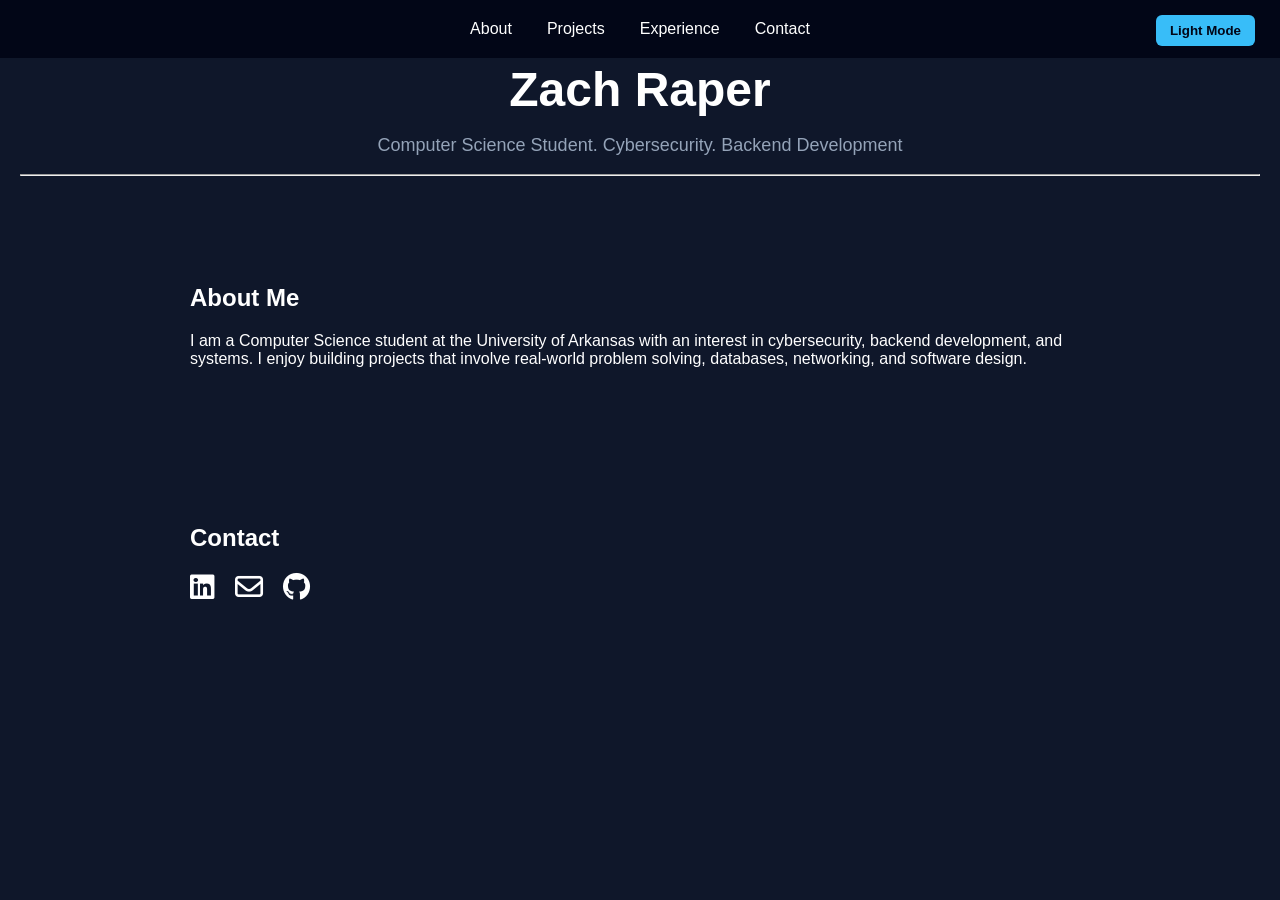
==== index.html @ fd5c5dc2 "added light/dark mode option" ====
<!DOCTYPE html>
<html lang="en">
    <head>
        <meta charset="UTF-8">
        <meta name="viewport" content="width=device-width, initial-scale=1.0">
        <title>Zach Raper | Portfolio</title>

        <link rel="stylesheet" href="style.css">
        <link rel="stylesheet" href="https://cdnjs.cloudflare.com/ajax/libs/font-awesome/6.5.1/css/all.min.css">
    </head>
    <body>

        <nav>
            <ul>
                <li><a href="https://raperzac05-crypto.github.io/portfolio/">About</a></li>
                <li><a href="https://raperzac05-crypto.github.io/portfolio/projects.html">Projects</a></li>
                <li><a href="https://raperzac05-crypto.github.io/portfolio/experience.html">Experience</a></li>
                <li><a href="https://raperzac05-crypto.github.io/portfolio/contact.html">Contact</a></li>
            </ul>

            <button id="theme-toggle" class="theme-toggle">Light Mode</button>
        </nav>

        <header class="hero fade-in">
            <h1>Zach Raper</h1>
            <p>Computer Science Student. Cybersecurity. Backend Development</p>
            <hr>
        </header>

    <section class="fade-in">
    <h2>About Me</h2>
    <p>
        I am a Computer Science student at the University of Arkansas with
            an interest in cybersecurity, backend development, and systems. I
            enjoy building projects that involve real-world problem solving,
            databases, networking, and software design.
    </p>
    </section>

    <section class="fade-in" id="contact">
        <h2>Contact</h2>

        <div class="contact-icons">
            <a href="https://www.linkedin.com/in/zachary-raper-7a3034391/" target="_blank">
                <i class="fa-brands fa-linkedin"></i>
            </a>

            <a href="mailto:raperzac05@gmail.com">
                <i class="fa-regular fa-envelope"></i>
            </a>

            <a href="https://github.com/raperzac05-crypto" target="_blank">
                <i class="fa-brands fa-github"></i>
            </a>
        </div>
    </section>
    <script src="script.js"></script>
    </body>
</html>
---- style.css ----
html {
    scroll-behavior: smooth;
}

body {
    font-family: Arial, sans-serif;
    margin: 0;
    background: #0f172a;
    color: white;
    padding-top: 10px;
}

nav {
    position: fixed;   
    top: 0;
    left: 0;
    width: 100%;
    background: #020617;
    text-align: center;
    padding: 20px 0;
    z-index: 1000;
}

nav h1 {
    margin: 0 0 15px 0;
    font-size: 36px;
}

nav ul {
    list-style: none;
    display: flex;
    justify-content: center;
    gap: 35px;
    margin: 0;
    padding: 0;
}

nav a {
    color: white;
    text-decoration: none;
}

nav a:hover {
    color: #38bdf8;
}

section {
    padding: 60px 20px;
    max-width: 900px;
    margin: auto;
}

.hero {
    text-align: center;
    padding: 20px 20px;
}

.hero h1 {
    font-size: 48px;
    margin-bottom: 10px;
}

.hero p {
    font-size: 18px;
    color: #94a3b8;
}

.fade-in {
    opacity: 0;
    transform: translateY(30px);
    transition: opacity 0.8s ease, transform 0.8s ease;
}

.fade-in.show {
    opacity: 1;
    transform: translateY(0);
}

.project-card {
    background: #1e293b;
    padding: 25px;
    margin-top: 20px;
    border-radius: 12px;
}

.project-card h3 {
    margin-top: 0;
}

.project-card a {
    color: #38bdf8;
    text-decoration: none;
    font-weight: bold;
}

.contact-section {
    max-width: 760px;
    margin: auto;
}

.contact-section h2 {
    font-size: 42px;
    font-weight: normal;
    margin-bottom: 45px;
}

.required-note {
    font-style: italic;
    font-size: 14px;
    margin-bottom: 20px;
}

.required-note span,
.form-group span {
    color: red;
}

.contact-form {
    width: 100%;
}

.form-row {
    display: flex;
    gap: 55px;
}

.form-group {
    display: flex;
    flex-direction: column;
    margin-bottom: 25px;
    flex: 1;
}

.form-group label {
    font-size: 26px;
    margin-bottom: 6px;
}

.form-group input,
.form-group textarea {
    background: #e0e0e0;
    border: none;
    padding: 12px;
    font-size: 18px;
}

.form-group input {
    height: 28px;
}

.form-group textarea {
    height: 125px;
    resize: none;
}

.full-width {
    max-width: 520px;
}

.contact-form button {
    margin-top: 20px;
    background: black;
    color: white;
    border: none;
    padding: 16px 38px;
    font-weight: bold;
    font-size: 15px;
    cursor: pointer;
}

.contact-form button:hover {
    background: #333;
}

.contact-icons {
    display: flex;
    gap: 20px;
    margin-top: 15px;
}

.contact-icons a {
    color: #ffffff;
    font-size: 28px;
    text-decoration: none;
}

.contact-icons a:hover {
    color: #38bdf8
}

.experience-card {
    background: #1e293b;
    padding: 28px;
    margin-top: 25px;
    border-radius: 12px;
}

.experience-header {
    display: flex;
    justify-content: space-between;
    gap: 20px;
    align-items: flex-start;
}

.experience-card h3 {
    margin: 0;
    font-size: 24px;
}

.role {
    color: #94a3b8;
    margin: 6px 0;
}

.date {
    color: #94a3b8;
    white-space: nowrap;
}

.location {
    margin-top: 5px;
    color: #cbd5e1;
}

.experience-card ul {
    margin-top: 18px;
    padding-left: 22px;
}

.experience-card li {
    margin-bottom: 10px;
    line-height: 1.5;
}

.theme-toggle {
    position: absolute;
    right: 25px;
    top: 15px;
    background: #38bdf8;
    color: #020617;
    border: none;
    padding: 8px 14px;
    border-radius: 6px;
    font-weight: bold;
    cursor: pointer;
}

body.light-mode {
    background: #f8fafc;
    color: #020617;
}

body.light-mode nav {
    background: #e2e8f0;
}

body.light-mode nav a {
    color: #020617;
}

body.light-mode .project-card,
body.light-mode .experience-card {
    background: #e2e8f0;
}

body.light-mode .hero p,
body.light-mode .role,
body.light-mode .date {
    color: #475569;
}
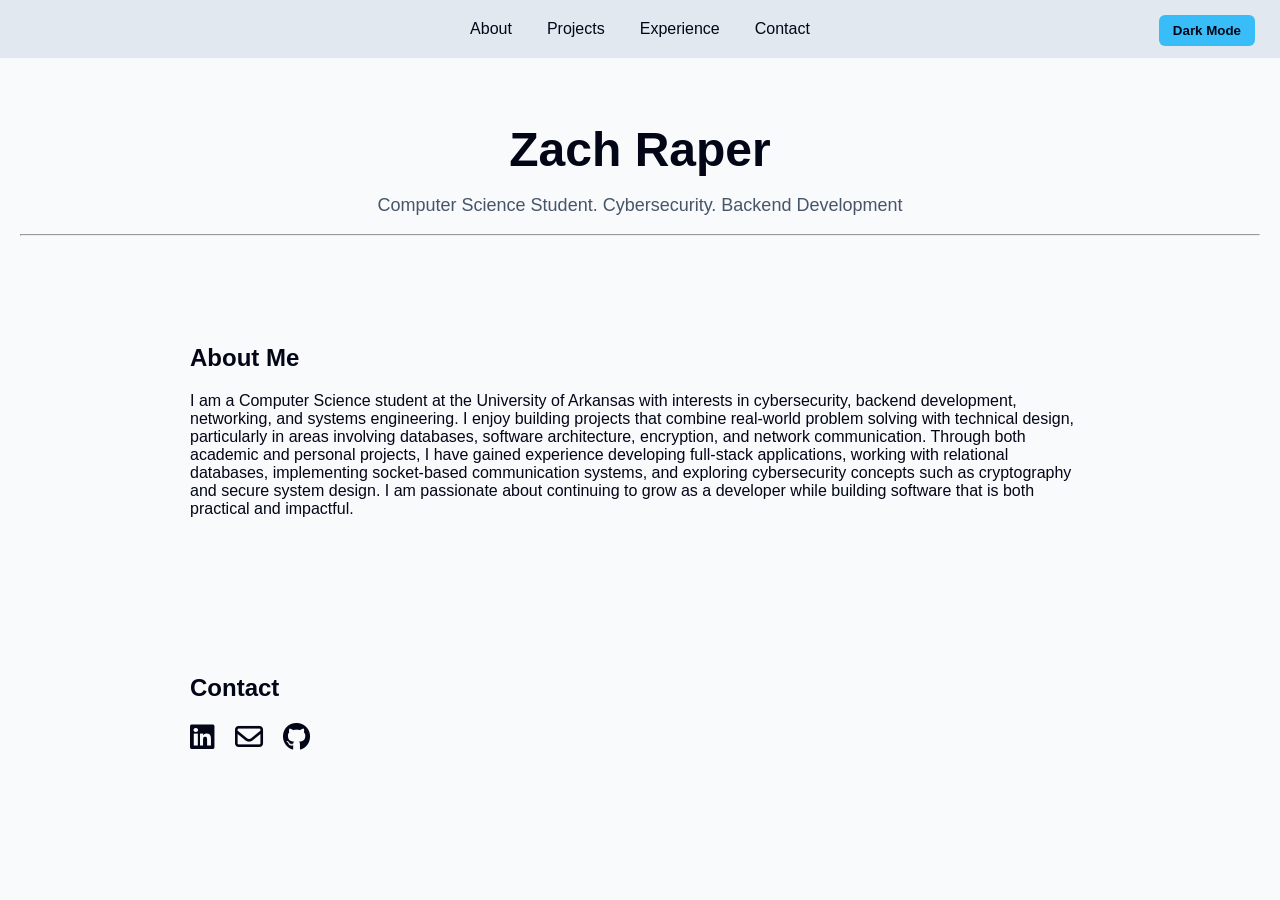
==== commit 5f3540d0: "updated 'About me' paragraph" ====
--- a/index.html
+++ b/index.html
@@ -30,10 +30,17 @@
     <section class="fade-in">
     <h2>About Me</h2>
     <p>
-        I am a Computer Science student at the University of Arkansas with
-            an interest in cybersecurity, backend development, and systems. I
-            enjoy building projects that involve real-world problem solving,
-            databases, networking, and software design.
+        I am a Computer Science student at the University of Arkansas with interests in
+        cybersecurity, backend development, networking, and systems engineering.
+        I enjoy building projects that combine real-world problem solving with technical
+        design, particularly in areas involving databases, software architecture,
+        encryption, and network communication.
+
+        Through both academic and personal projects, I have gained experience developing
+        full-stack applications, working with relational databases, implementing socket-based
+        communication systems, and exploring cybersecurity concepts such as cryptography
+        and secure system design. I am passionate about continuing to grow as a developer
+        while building software that is both practical and impactful.
     </p>
     </section>
 
--- a/style.css
+++ b/style.css
@@ -1,3 +1,4 @@
+/* ===== GLOBAL ===== */
 html {
     scroll-behavior: smooth;
 }
@@ -5,13 +6,14 @@
 body {
     font-family: Arial, sans-serif;
     margin: 0;
+    padding-top: 70px;
     background: #0f172a;
     color: white;
-    padding-top: 10px;
-}
-
+}
+
+/* ===== NAVBAR ===== */
 nav {
-    position: fixed;   
+    position: fixed;
     top: 0;
     left: 0;
     width: 100%;
@@ -21,11 +23,6 @@
     z-index: 1000;
 }
 
-nav h1 {
-    margin: 0 0 15px 0;
-    font-size: 36px;
-}
-
 nav ul {
     list-style: none;
     display: flex;
@@ -44,194 +41,7 @@
     color: #38bdf8;
 }
 
-section {
-    padding: 60px 20px;
-    max-width: 900px;
-    margin: auto;
-}
-
-.hero {
-    text-align: center;
-    padding: 20px 20px;
-}
-
-.hero h1 {
-    font-size: 48px;
-    margin-bottom: 10px;
-}
-
-.hero p {
-    font-size: 18px;
-    color: #94a3b8;
-}
-
-.fade-in {
-    opacity: 0;
-    transform: translateY(30px);
-    transition: opacity 0.8s ease, transform 0.8s ease;
-}
-
-.fade-in.show {
-    opacity: 1;
-    transform: translateY(0);
-}
-
-.project-card {
-    background: #1e293b;
-    padding: 25px;
-    margin-top: 20px;
-    border-radius: 12px;
-}
-
-.project-card h3 {
-    margin-top: 0;
-}
-
-.project-card a {
-    color: #38bdf8;
-    text-decoration: none;
-    font-weight: bold;
-}
-
-.contact-section {
-    max-width: 760px;
-    margin: auto;
-}
-
-.contact-section h2 {
-    font-size: 42px;
-    font-weight: normal;
-    margin-bottom: 45px;
-}
-
-.required-note {
-    font-style: italic;
-    font-size: 14px;
-    margin-bottom: 20px;
-}
-
-.required-note span,
-.form-group span {
-    color: red;
-}
-
-.contact-form {
-    width: 100%;
-}
-
-.form-row {
-    display: flex;
-    gap: 55px;
-}
-
-.form-group {
-    display: flex;
-    flex-direction: column;
-    margin-bottom: 25px;
-    flex: 1;
-}
-
-.form-group label {
-    font-size: 26px;
-    margin-bottom: 6px;
-}
-
-.form-group input,
-.form-group textarea {
-    background: #e0e0e0;
-    border: none;
-    padding: 12px;
-    font-size: 18px;
-}
-
-.form-group input {
-    height: 28px;
-}
-
-.form-group textarea {
-    height: 125px;
-    resize: none;
-}
-
-.full-width {
-    max-width: 520px;
-}
-
-.contact-form button {
-    margin-top: 20px;
-    background: black;
-    color: white;
-    border: none;
-    padding: 16px 38px;
-    font-weight: bold;
-    font-size: 15px;
-    cursor: pointer;
-}
-
-.contact-form button:hover {
-    background: #333;
-}
-
-.contact-icons {
-    display: flex;
-    gap: 20px;
-    margin-top: 15px;
-}
-
-.contact-icons a {
-    color: #ffffff;
-    font-size: 28px;
-    text-decoration: none;
-}
-
-.contact-icons a:hover {
-    color: #38bdf8
-}
-
-.experience-card {
-    background: #1e293b;
-    padding: 28px;
-    margin-top: 25px;
-    border-radius: 12px;
-}
-
-.experience-header {
-    display: flex;
-    justify-content: space-between;
-    gap: 20px;
-    align-items: flex-start;
-}
-
-.experience-card h3 {
-    margin: 0;
-    font-size: 24px;
-}
-
-.role {
-    color: #94a3b8;
-    margin: 6px 0;
-}
-
-.date {
-    color: #94a3b8;
-    white-space: nowrap;
-}
-
-.location {
-    margin-top: 5px;
-    color: #cbd5e1;
-}
-
-.experience-card ul {
-    margin-top: 18px;
-    padding-left: 22px;
-}
-
-.experience-card li {
-    margin-bottom: 10px;
-    line-height: 1.5;
-}
-
+/* ===== THEME TOGGLE ===== */
 .theme-toggle {
     position: absolute;
     right: 25px;
@@ -245,6 +55,196 @@
     cursor: pointer;
 }
 
+/* ===== HERO ===== */
+.hero {
+    text-align: center;
+    padding: 20px;
+}
+
+.hero h1 {
+    font-size: 48px;
+    margin-bottom: 10px;
+}
+
+.hero p {
+    font-size: 18px;
+    color: #94a3b8;
+}
+
+/* ===== SECTIONS ===== */
+section {
+    max-width: 900px;
+    margin: auto;
+    padding: 60px 20px;
+}
+
+/* ===== FADE ANIMATION ===== */
+.fade-in {
+    opacity: 0;
+    transform: translateY(30px);
+    transition: opacity 0.8s ease, transform 0.8s ease;
+}
+
+.fade-in.show {
+    opacity: 1;
+    transform: translateY(0);
+}
+
+/* ===== PROJECTS ===== */
+.project-card,
+.experience-card {
+    background: #1e293b;
+    padding: 28px;
+    margin-top: 25px;
+    border-radius: 12px;
+}
+
+.project-card h3,
+.experience-card h3 {
+    margin-top: 0;
+    font-size: 24px;
+}
+
+.project-card a {
+    color: #38bdf8;
+    text-decoration: none;
+    font-weight: bold;
+}
+
+/* ===== EXPERIENCE ===== */
+.experience-header {
+    display: flex;
+    justify-content: space-between;
+    gap: 20px;
+    align-items: flex-start;
+}
+
+.role,
+.date {
+    color: #94a3b8;
+}
+
+.role {
+    margin: 6px 0;
+}
+
+.date {
+    white-space: nowrap;
+}
+
+.location {
+    margin-top: 5px;
+    color: #cbd5e1;
+}
+
+.experience-card ul {
+    margin-top: 18px;
+    padding-left: 22px;
+}
+
+.experience-card li {
+    margin-bottom: 10px;
+    line-height: 1.5;
+}
+
+/* ===== CONTACT ICONS ===== */
+.contact-icons {
+    display: flex;
+    gap: 20px;
+    margin-top: 15px;
+}
+
+.contact-icons a {
+    color: white;
+    font-size: 28px;
+    transition: color 0.3s ease;
+}
+
+.contact-icons a:hover {
+    color: #38bdf8;
+}
+
+/* ===== CONTACT FORM ===== */
+.contact-section {
+    max-width: 760px;
+    margin: auto;
+}
+
+.contact-section h2 {
+    font-size: 42px;
+    font-weight: normal;
+    margin-bottom: 45px;
+}
+
+.required-note {
+    font-style: italic;
+    font-size: 14px;
+    margin-bottom: 20px;
+}
+
+.required-note span,
+.form-group span {
+    color: red;
+}
+
+.contact-form {
+    width: 100%;
+}
+
+.form-row {
+    display: flex;
+    gap: 55px;
+}
+
+.form-group {
+    display: flex;
+    flex-direction: column;
+    flex: 1;
+    margin-bottom: 25px;
+}
+
+.form-group label {
+    font-size: 26px;
+    margin-bottom: 6px;
+}
+
+.form-group input,
+.form-group textarea {
+    background: #e0e0e0;
+    border: none;
+    padding: 12px;
+    font-size: 18px;
+}
+
+.form-group input {
+    height: 28px;
+}
+
+.form-group textarea {
+    height: 125px;
+    resize: none;
+}
+
+.full-width {
+    max-width: 520px;
+}
+
+.contact-form button {
+    margin-top: 20px;
+    background: black;
+    color: white;
+    border: none;
+    padding: 16px 38px;
+    font-size: 15px;
+    font-weight: bold;
+    cursor: pointer;
+}
+
+.contact-form button:hover {
+    background: #333;
+}
+
+/* ===== LIGHT MODE ===== */
 body.light-mode {
     background: #f8fafc;
     color: #020617;
@@ -254,7 +254,8 @@
     background: #e2e8f0;
 }
 
-body.light-mode nav a {
+body.light-mode nav a,
+body.light-mode .contact-icons a {
     color: #020617;
 }
 
@@ -267,4 +268,12 @@
 body.light-mode .role,
 body.light-mode .date {
     color: #475569;
+}
+
+body.light-mode .location {
+    color: #334155;
+}
+
+body.light-mode .contact-icons a:hover {
+    color: #38bdf8;
 }
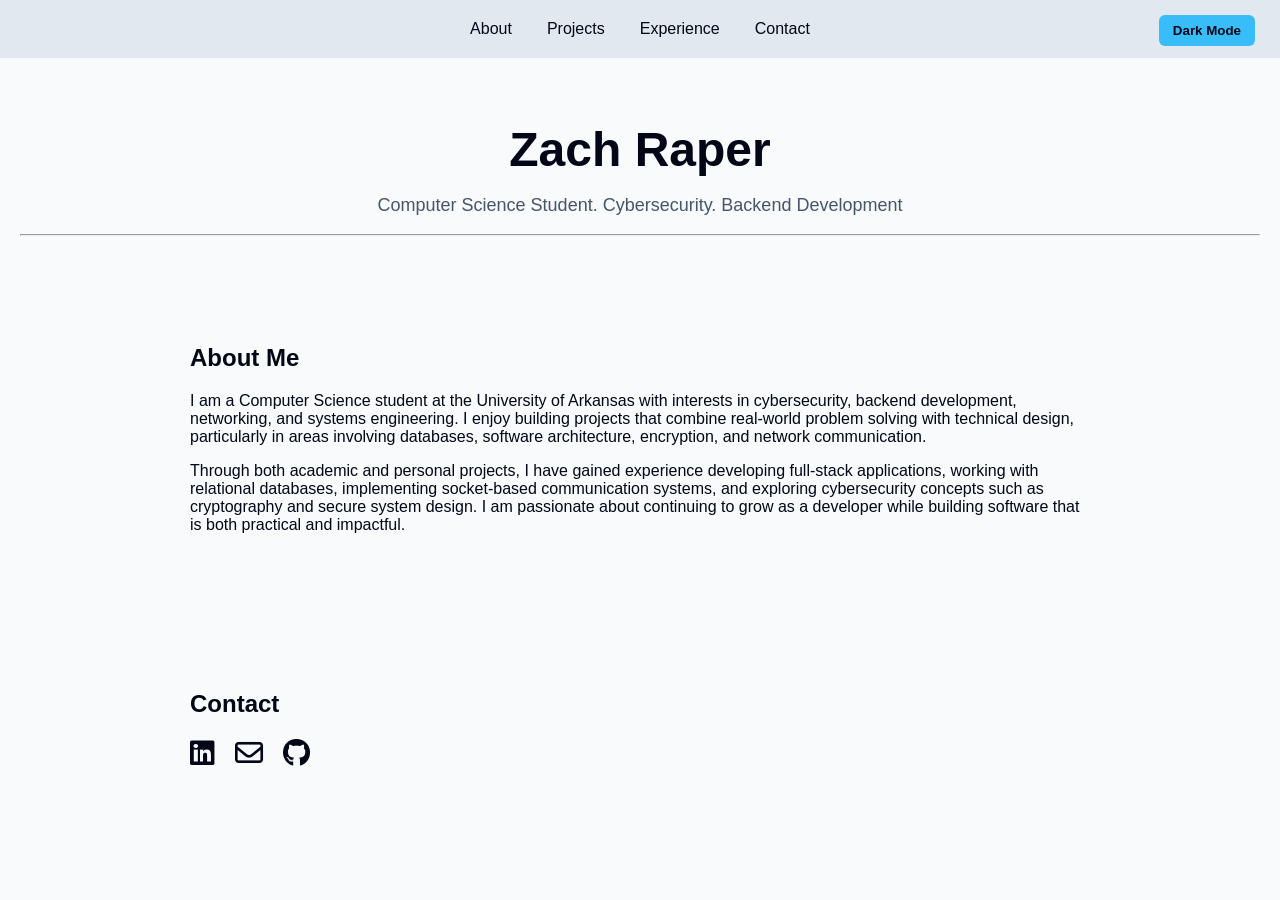
==== commit efb6363a: "Seperated into two paragraphs" ====
--- a/index.html
+++ b/index.html
@@ -35,7 +35,9 @@
         I enjoy building projects that combine real-world problem solving with technical
         design, particularly in areas involving databases, software architecture,
         encryption, and network communication.
+    </p>
 
+    <p>
         Through both academic and personal projects, I have gained experience developing
         full-stack applications, working with relational databases, implementing socket-based
         communication systems, and exploring cybersecurity concepts such as cryptography
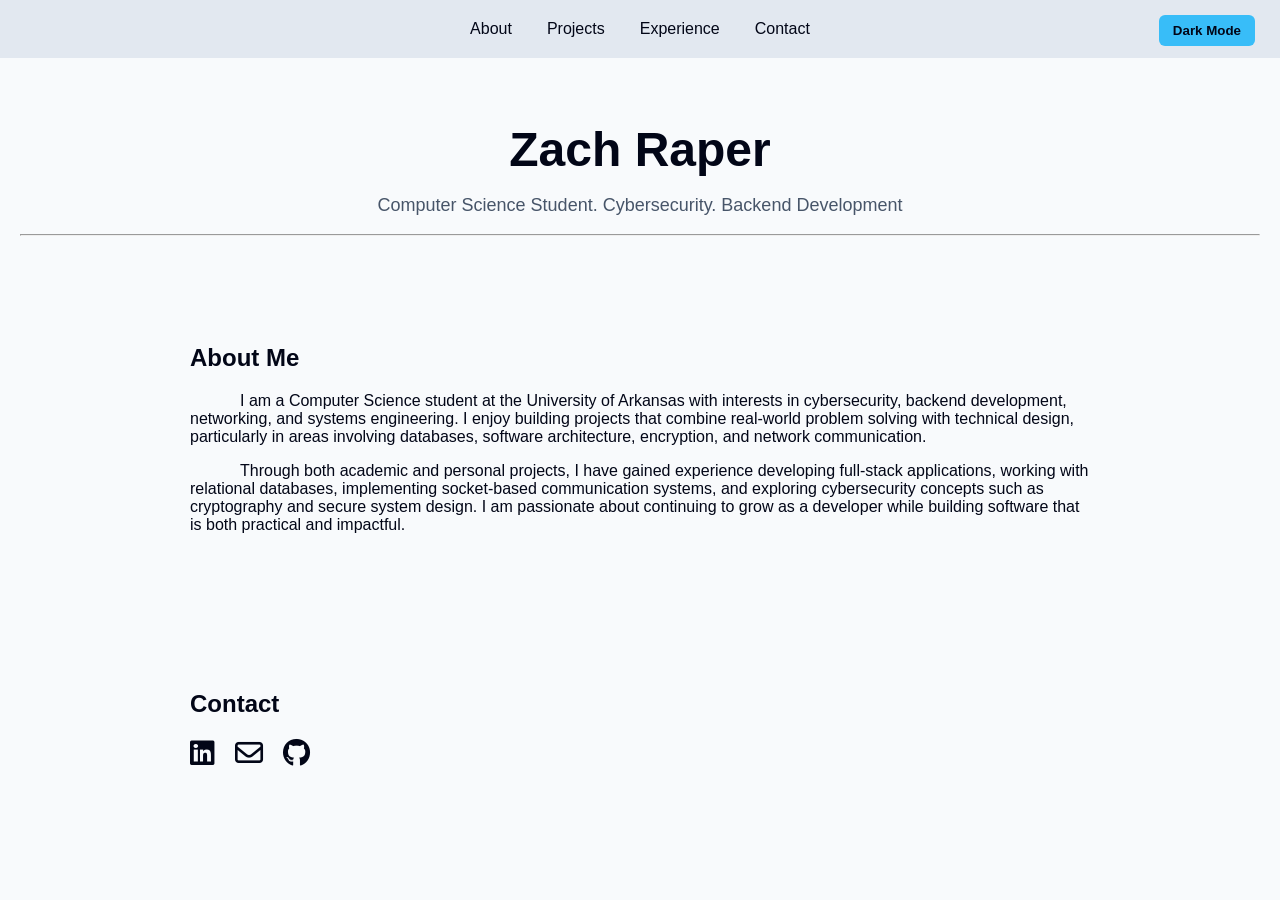
==== commit e2fd94fe: "added indentions" ====
--- a/index.html
+++ b/index.html
@@ -29,7 +29,7 @@
 
     <section class="fade-in">
     <h2>About Me</h2>
-    <p>
+    <p style="text-indent: 50px">
         I am a Computer Science student at the University of Arkansas with interests in
         cybersecurity, backend development, networking, and systems engineering.
         I enjoy building projects that combine real-world problem solving with technical
@@ -37,7 +37,7 @@
         encryption, and network communication.
     </p>
 
-    <p>
+    <p style="text-indent: 50px">
         Through both academic and personal projects, I have gained experience developing
         full-stack applications, working with relational databases, implementing socket-based
         communication systems, and exploring cybersecurity concepts such as cryptography
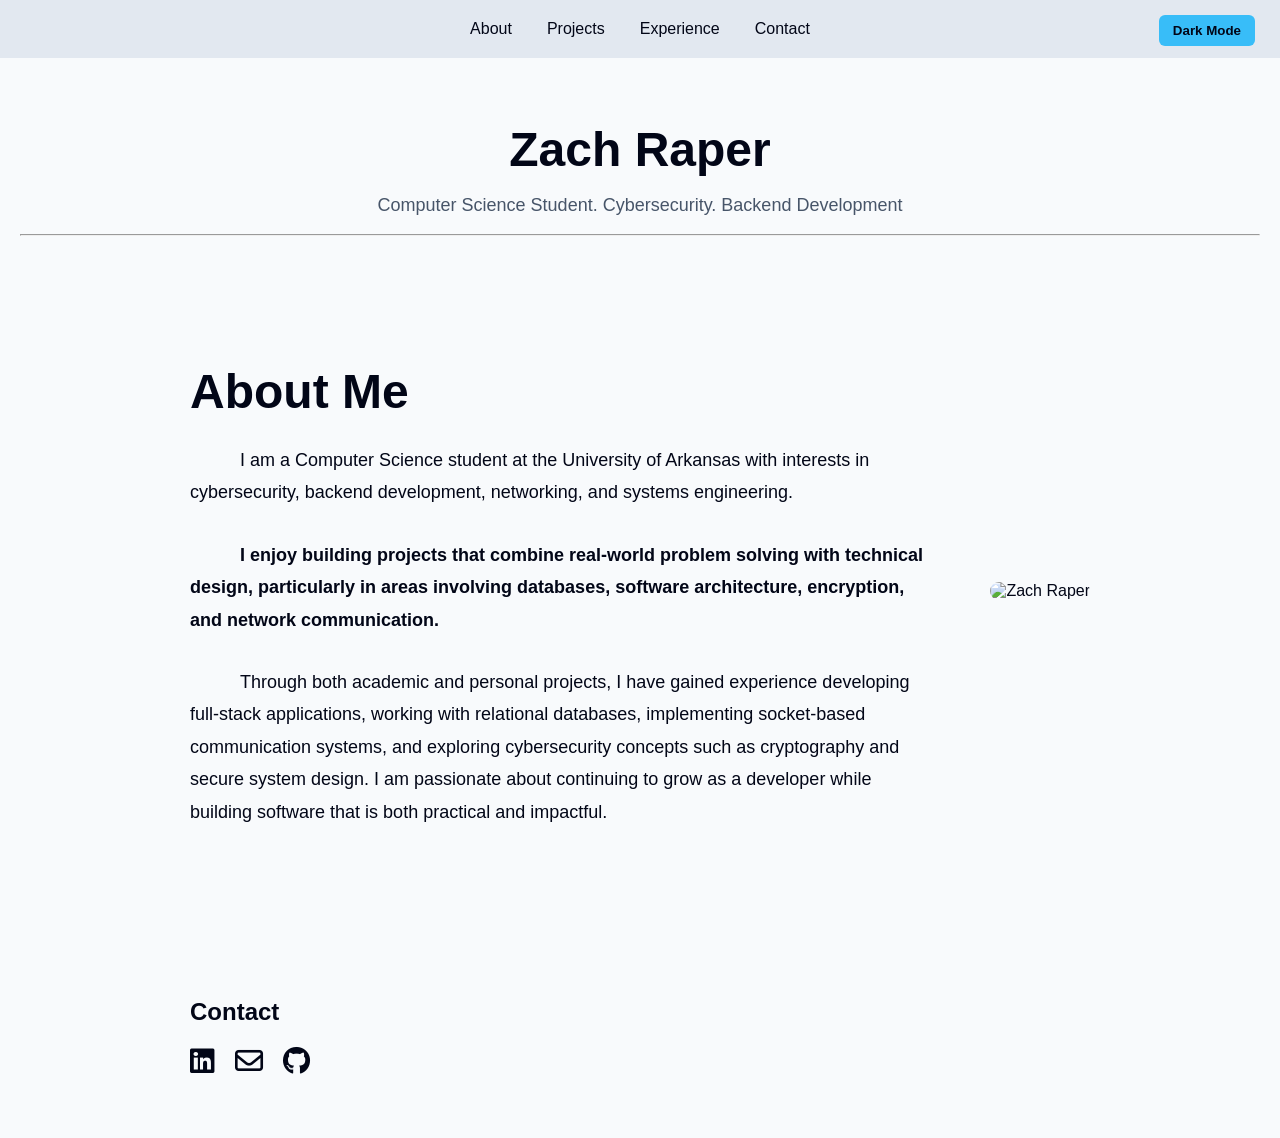
==== commit 5a3778b5: "added picture and new styling" ====
--- a/index.html
+++ b/index.html
@@ -28,22 +28,34 @@
         </header>
 
     <section class="fade-in">
-    <h2>About Me</h2>
-    <p style="text-indent: 50px">
-        I am a Computer Science student at the University of Arkansas with interests in
-        cybersecurity, backend development, networking, and systems engineering.
-        I enjoy building projects that combine real-world problem solving with technical
-        design, particularly in areas involving databases, software architecture,
-        encryption, and network communication.
-    </p>
+        <div class="about-container">
+            <div class="about-text">
+                <h2>About Me</h2>
+                <p style="text-indent: 50px">
+                    I am a Computer Science student at the University of Arkansas with interests in
+                    cybersecurity, backend development, networking, and systems engineering.
+                </p>
 
-    <p style="text-indent: 50px">
-        Through both academic and personal projects, I have gained experience developing
-        full-stack applications, working with relational databases, implementing socket-based
-        communication systems, and exploring cybersecurity concepts such as cryptography
-        and secure system design. I am passionate about continuing to grow as a developer
-        while building software that is both practical and impactful.
-    </p>
+                <p class="about-highlight" style="text-indent: 50px">
+                    I enjoy building projects that combine real-world problem solving with technical
+                    design, particularly in areas involving databases, software architecture,
+                    encryption, and network communication.
+                </p>
+
+                <p style="text-indent: 50px">
+                    Through both academic and personal projects, I have gained experience developing
+                    full-stack applications, working with relational databases, implementing socket-based
+                    communication systems, and exploring cybersecurity concepts such as cryptography
+                    and secure system design. I am passionate about continuing to grow as a developer
+                    while building software that is both practical and impactful.
+                </p>
+            </div>
+
+            <div class="about-image">
+                <img src="images/profile.jpeg" alt="Zach Raper">
+            </div>
+
+        </div>
     </section>
 
     <section class="fade-in" id="contact">
--- a/style.css
+++ b/style.css
@@ -39,6 +39,42 @@
 
 nav a:hover {
     color: #38bdf8;
+}
+
+/* ===== ABOUT ===== */
+
+.about-container {
+    display: flex;
+    align-items: center;
+    justify-content: space-between;
+    gap: 60px;
+}
+
+.about-text {
+    flex: 1;
+}
+
+.about-text h2 {
+    font-size: 48px;
+    margin-bottom: 25px;
+}
+
+.about-text p {
+    font-size: 18px;
+    line-height: 1.8;
+    margin-bottom: 30px;
+}
+
+.about-highlight {
+    font-size: 28px;
+    font-weight: bold;
+    line-height: 1.5;
+}
+
+.about-image img {
+    width: 350px;
+    border-radius: 12px;
+    object-fit: cover;
 }
 
 /* ===== THEME TOGGLE ===== */
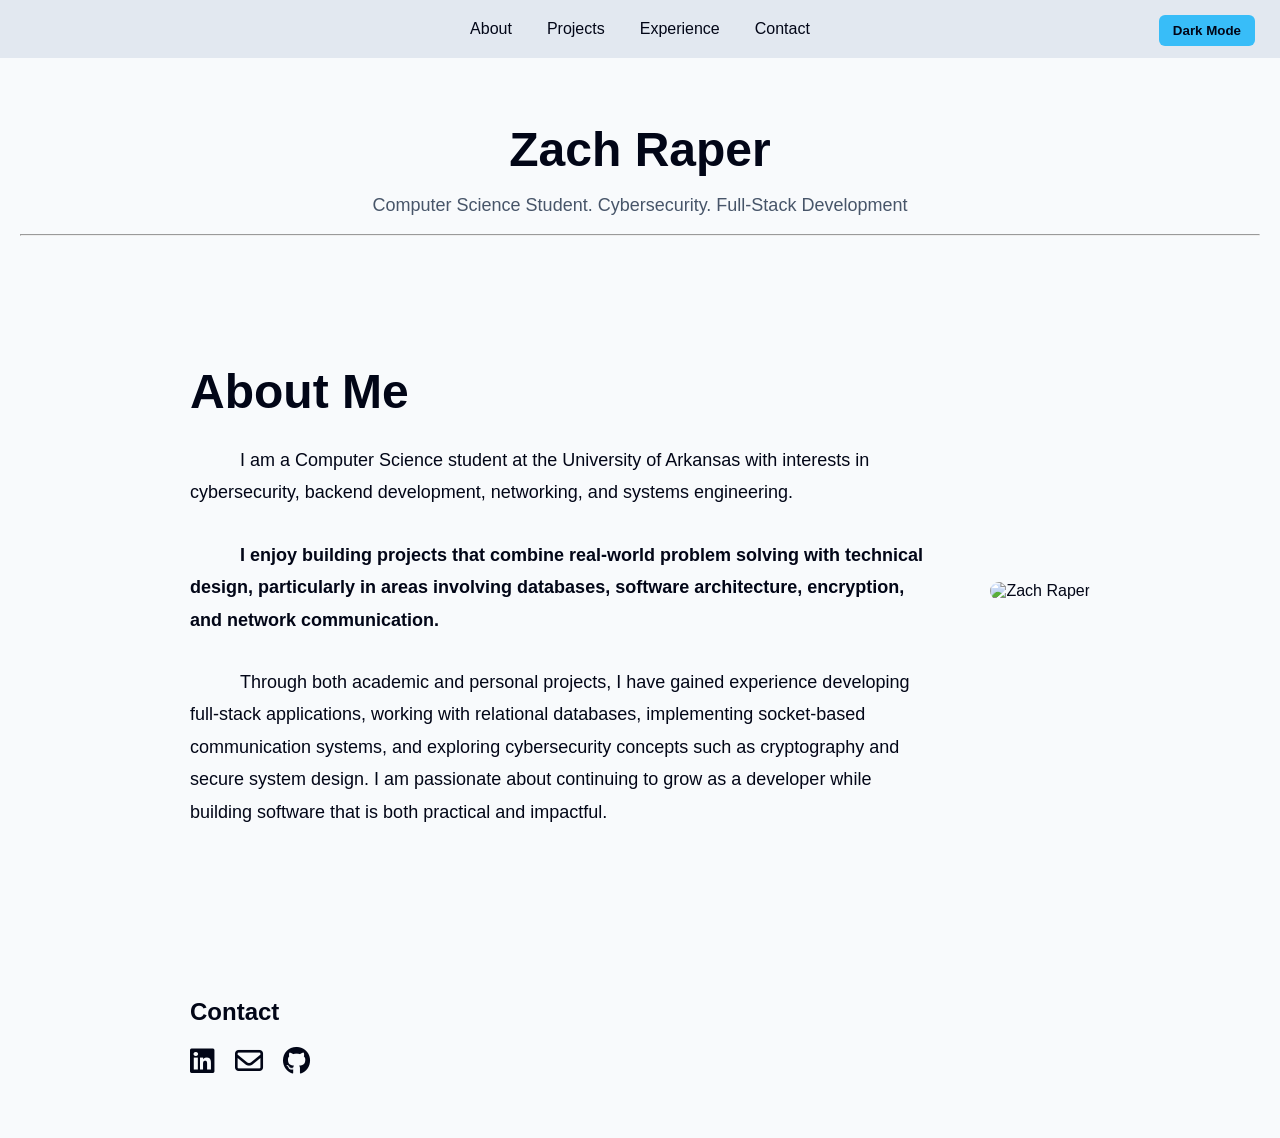
==== commit 020e4ee0: "added mobile formatting" ====
--- a/index.html
+++ b/index.html
@@ -23,7 +23,7 @@
 
         <header class="hero fade-in">
             <h1>Zach Raper</h1>
-            <p>Computer Science Student. Cybersecurity. Backend Development</p>
+            <p>Computer Science Student. Cybersecurity. Full-Stack Development</p>
             <hr>
         </header>
 
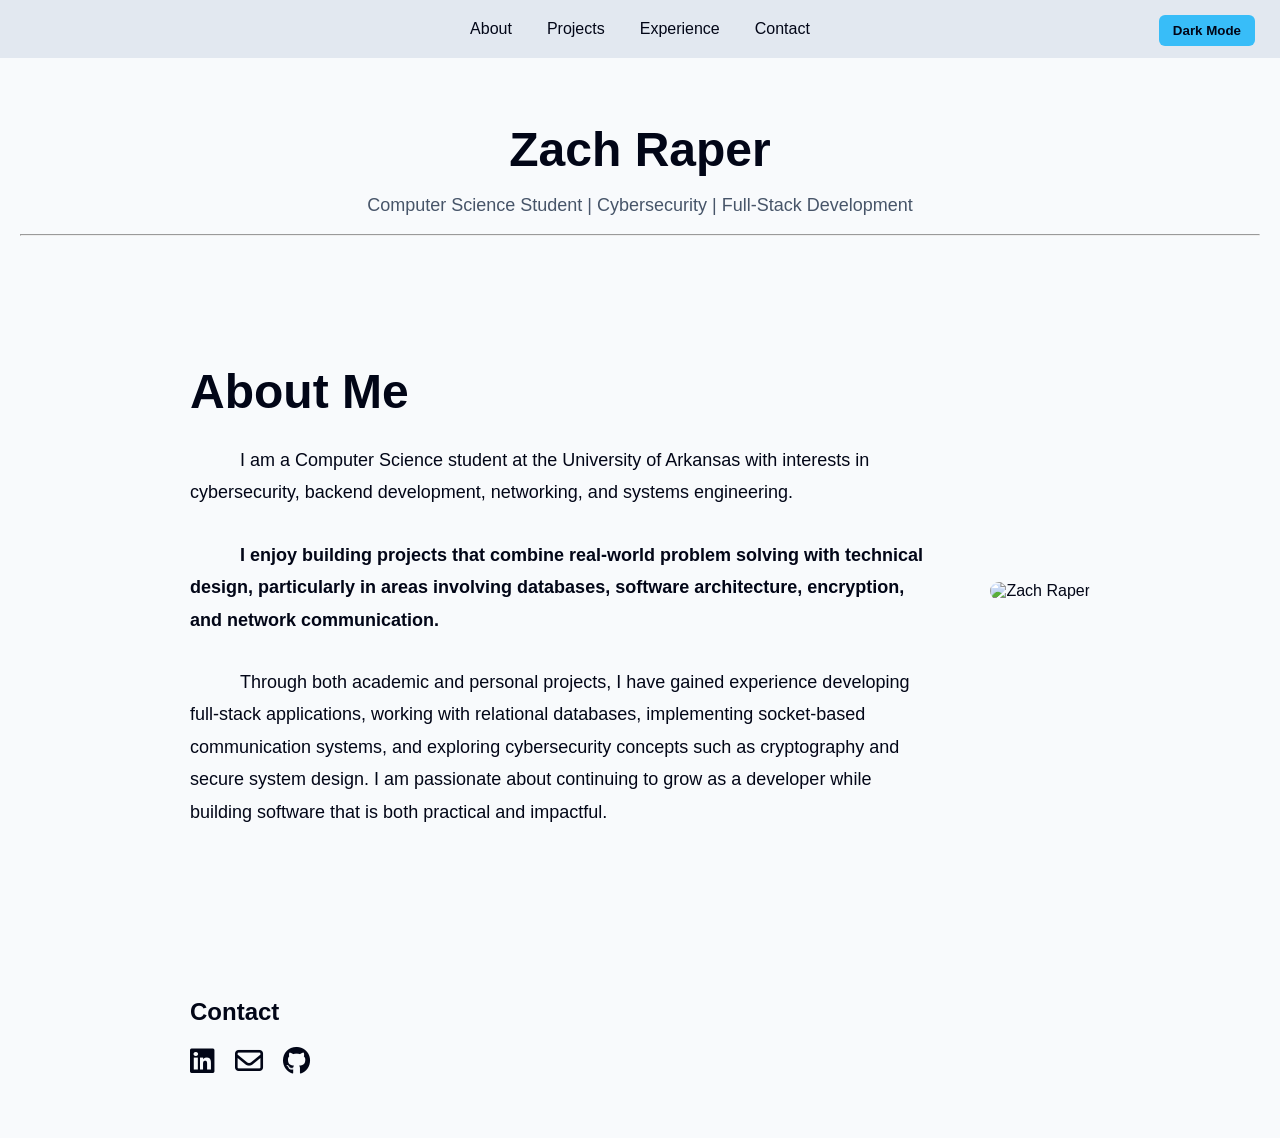
==== commit 1d2e9f33: "changed header formatting and added web developer to experience page" ====
--- a/index.html
+++ b/index.html
@@ -23,7 +23,7 @@
 
         <header class="hero fade-in">
             <h1>Zach Raper</h1>
-            <p>Computer Science Student. Cybersecurity. Full-Stack Development</p>
+            <p>Computer Science Student | Cybersecurity | Full-Stack Development</p>
             <hr>
         </header>
 
--- a/style.css
+++ b/style.css
@@ -312,4 +312,79 @@
 
 body.light-mode .contact-icons a:hover {
     color: #38bdf8;
+}
+
+/* ===== MOBILE RESPONSIVE ===== */
+@media (max-width: 768px) {
+    body {
+        padding-top: 90px;
+    }
+
+    nav ul {
+        flex-wrap: wrap;
+        gap: 18px;
+        font-size: 14px;
+    }
+
+    .theme-toggle {
+        position: static;
+        margin-top: 15px;
+    }
+
+    .hero h1 {
+        font-size: 36px;
+    }
+
+    .hero p {
+        font-size: 16px;
+    }
+
+    section {
+        padding: 40px 18px;
+    }
+
+    .about-container {
+        flex-direction: column;
+        text-align: center;
+        gap: 30px;
+    }
+
+    .about-text h2 {
+        font-size: 36px;
+    }
+
+    .about-text p {
+        font-size: 16px;
+        line-height: 1.6;
+    }
+
+    .about-highlight {
+        font-size: 20px;
+    }
+
+    .about-image img {
+        width: 260px;
+        max-width: 100%;
+    }
+
+    .experience-header {
+        flex-direction: column;
+    }
+
+    .date {
+        white-space: normal;
+    }
+
+    .form-row {
+        flex-direction: column;
+        gap: 0;
+    }
+
+    .full-width {
+        max-width: 100%;
+    }
+
+    .form-group label {
+        font-size: 22px;
+    }
 }
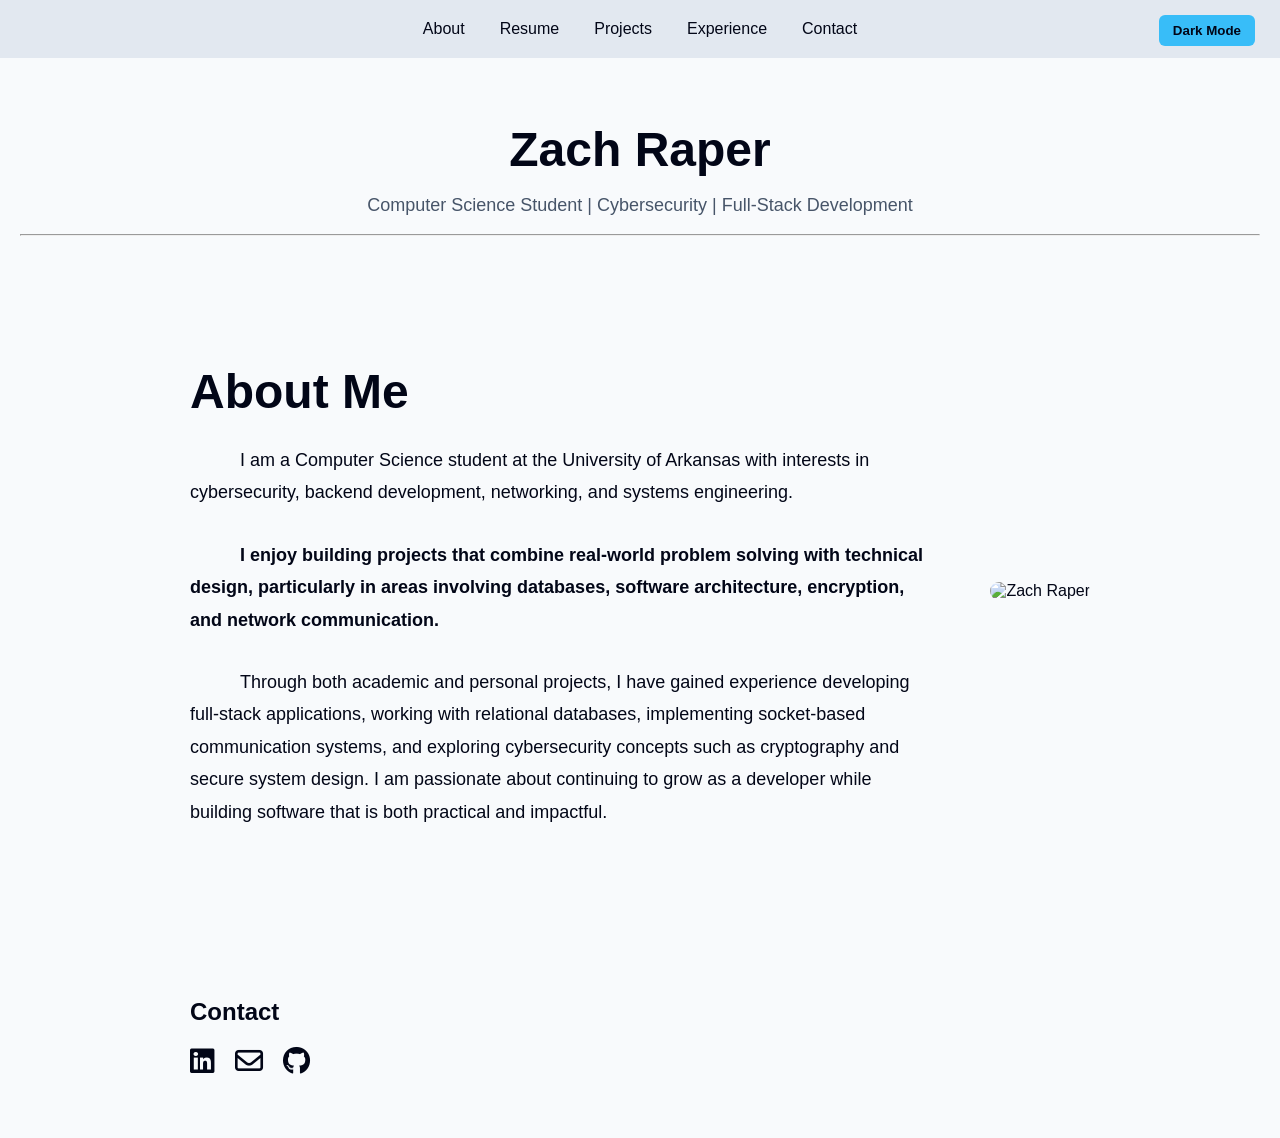
==== commit 1d0467af: "added resume.html to nav bar on all pages" ====
--- a/index.html
+++ b/index.html
@@ -13,6 +13,7 @@
         <nav>
             <ul>
                 <li><a href="https://raperzac05-crypto.github.io/portfolio/">About</a></li>
+                <li><a href="https://raperzac05-crypto.github.io/portfolio/resume.html">Resume</a></li>
                 <li><a href="https://raperzac05-crypto.github.io/portfolio/projects.html">Projects</a></li>
                 <li><a href="https://raperzac05-crypto.github.io/portfolio/experience.html">Experience</a></li>
                 <li><a href="https://raperzac05-crypto.github.io/portfolio/contact.html">Contact</a></li>
--- a/style.css
+++ b/style.css
@@ -387,4 +387,148 @@
     .form-group label {
         font-size: 22px;
     }
+}
+
+/* ===== RESUME ===== */
+.resume-page {
+    max-width: 900px;
+    margin: auto;
+    padding: 40px 20px 80px;
+}
+
+.resume-header {
+    text-align: center;
+    margin-bottom: 32px;
+}
+
+.resume-header h1 {
+    font-size: 42px;
+    margin-bottom: 6px;
+}
+
+.resume-header .contact-line {
+    font-size: 15px;
+    color: #aaaaaa;
+    margin-bottom: 0;
+}
+
+.resume-header .contact-line a {
+    color: #38bdf8;
+    text-decoration: none;
+}
+
+.btn-download {
+    display: inline-block;
+    background: #38bdf8;
+    color: #020617;
+    font-weight: bold;
+    font-size: 14px;
+    padding: 8px 20px;
+    border-radius: 6px;
+    text-decoration: none;
+}
+
+.btn-download:hover {
+    background: #1aafd0;
+}
+
+.resume-divider {
+    border: none;
+    border-top: 1px solid #333333;
+    margin-bottom: 40px;
+}
+
+.resume-section {
+    background: #111111;
+    border-radius: 10px;
+    padding: 24px 28px;
+    margin-bottom: 16px;
+}
+
+body.light-mode .resume-section {
+    background: #e2e8f0;
+}
+
+.section-label {
+    font-size: 18px;
+    font-weight: bold;
+    letter-spacing: 0.12em;
+    text-transform: uppercase;
+    color: #38bdf8;
+    margin-bottom: 12px;
+}
+
+.exp-entry {
+    padding-bottom: 20px;
+    margin-bottom: 20px;
+    border-bottom: 1px solid #222222;
+}
+
+.exp-entry:last-child {
+    border-bottom: none;
+    margin-bottom: 0;
+    padding-bottom: 0;
+}
+
+.exp-header {
+    display: flex;
+    justify-content: space-between;
+    align-items: flex-start;
+    flex-wrap: wrap;
+    gap: 4px;
+    margin-bottom: 6px;
+}
+
+.exp-title {
+    font-weight: bold;
+    font-size: 16px;
+}
+
+.exp-date {
+    font-size: 13px;
+    color: #aaaaaa;
+    white-space: nowrap;
+}
+
+.exp-bullets {
+    list-style: none;
+    padding: 0;
+    margin-top: 8px;
+}
+
+.exp-bullets li {
+    position: relative;
+    padding-left: 16px;
+    font-size: 14px;
+    color: #cccccc;
+    margin-bottom: 6px;
+}
+
+body.light-mode .exp-bullets li {
+    color: #334155;
+}
+
+.exp-bullets li::before {
+    content: '-';
+    position: absolute;
+    left: 0;
+    color: #38bdf8;
+}
+
+.stat {
+    font-weight: bold;
+    color: rgb(255, 255, 255);
+}
+
+.exp-title-group {
+    display: flex;
+    align-items: center;
+    gap: 10px;
+}
+
+.company-logo {
+    width: 48px;
+    height: 48px;
+    object-fit: contain;
+    border-radius: 4px;
 }
